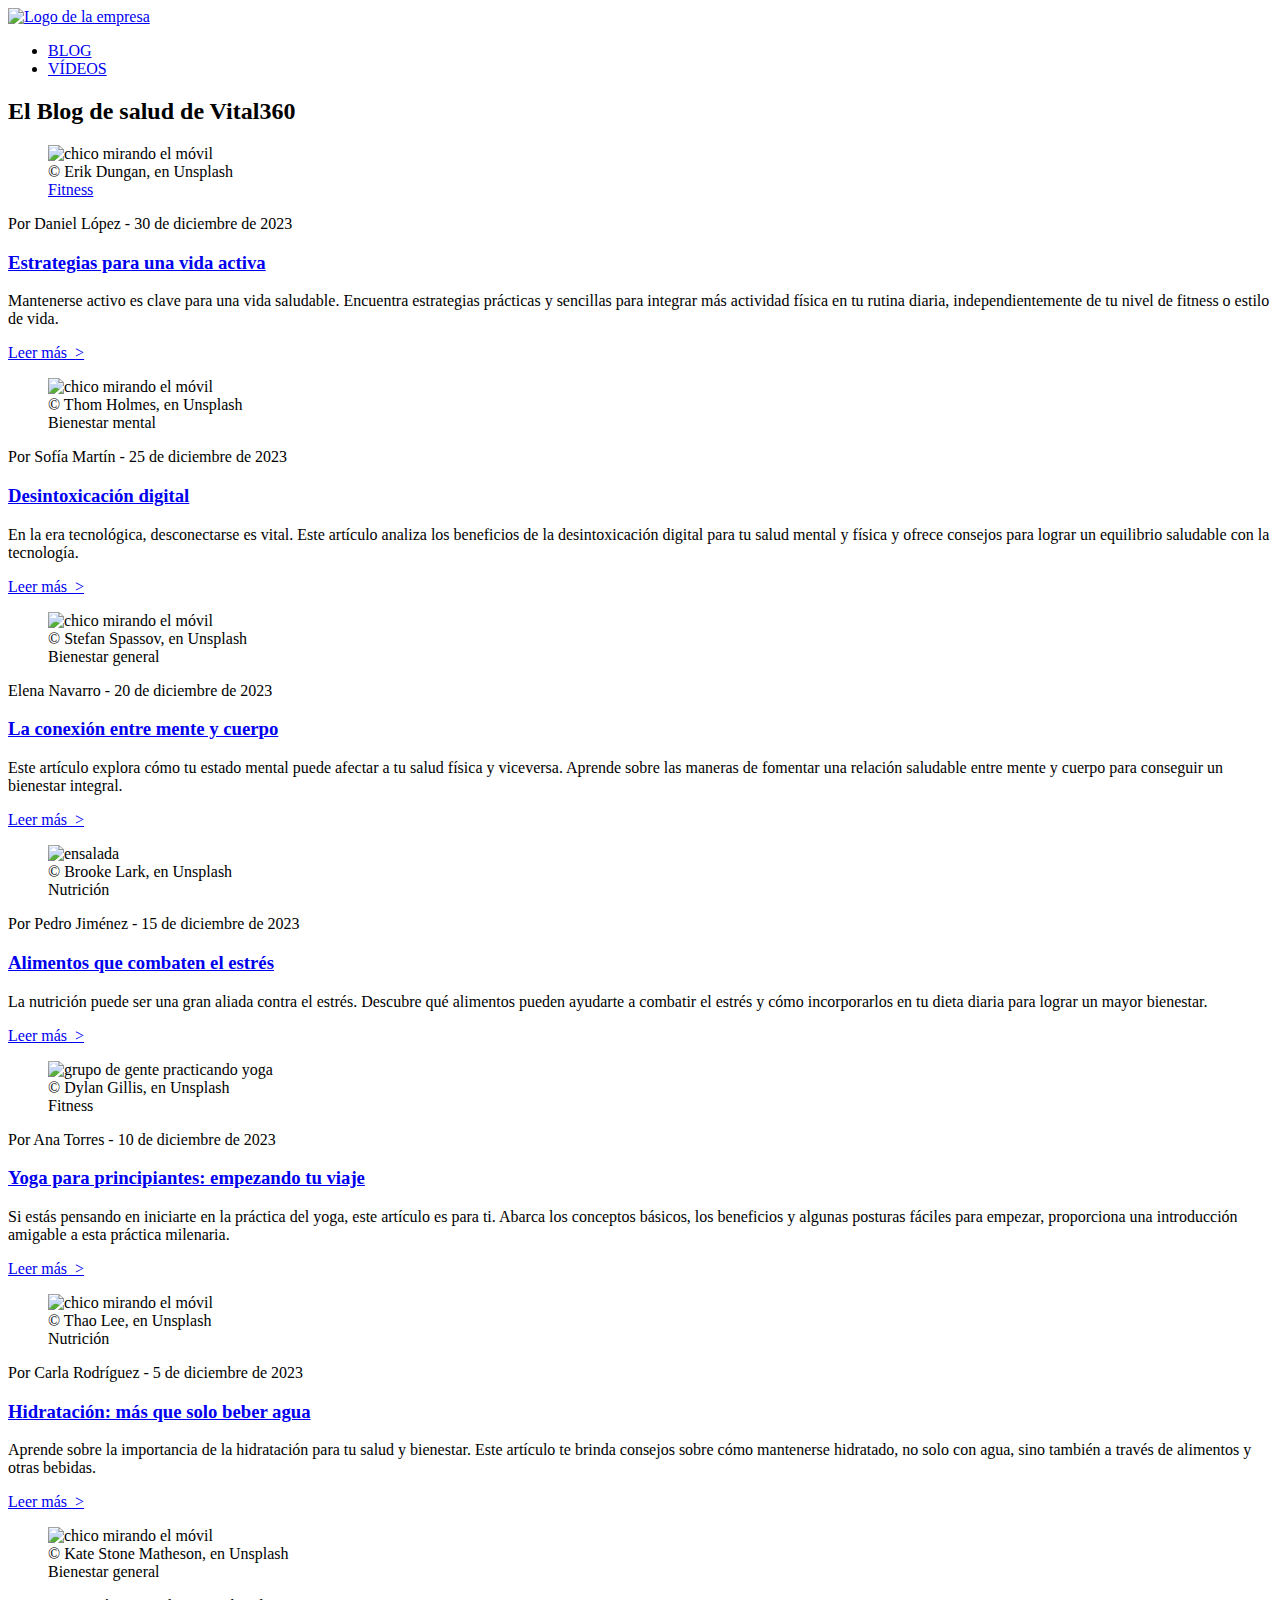
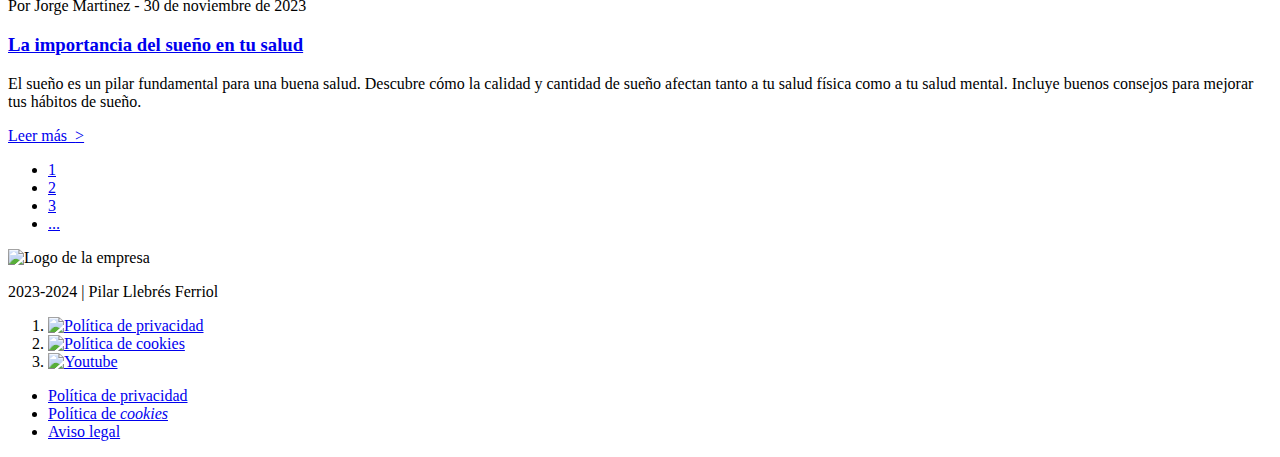
==== blog.html @ b5c789d5 "Add files via upload" ====
<!DOCTYPE html>
<html lang="es">
<head>
    <meta charset="UTF-8">
    <meta name="viewport" content="width=device-width,initial-scale=1" />
    <meta name="description" content="Sitio web que publica conciertos.">
    <link rel="icon" href="../img/favicon-32x32.png" type="image/x-icon">
    <title>El blog de salud de Vital360</title>
    <link rel="preconnect" href="https://fonts.googleapis.com">
    <link rel="preconnect" href="https://fonts.gstatic.com" crossorigin>
    <link href="https://fonts.googleapis.com/css2?family=Lato:wght@400;700;900&family=Noto+Serif:wght@600&display=swap" rel="stylesheet">
    <link rel="stylesheet" type="text/css" href="css/style.css">
    
</head>
<body>
    <header class="header">
        <div class="logo">
            <a href="index.html">
              <img src="assets/logoVital360.svg" alt="Logo de la empresa" class="logo-img">
            </a>
          </div>
        <nav>
          <ul>
            <li><a href="blog.html">BLOG</a></li>
            <li><a href="videos.html">VÍDEOS</a></li>
          </ul>
        </nav>
      </header>

  <main>
      <article class="blog-article">
        
        <h2>El Blog de salud de Vital360 </h2>
        <div class="blog">
          <div class="box1">
            <figure class="image-container">
              <img src="assets/estrategias-vida-activa.jpg" alt="chico mirando el móvil">
              <figcaption>
                <div class="first-caption">© Erik Dungan, en Unsplash</div>
                <div class="second-caption"><a href="#">Fitness</a></div>
              </figcaption>
            </figure>
              <div class="box-content">
            <p class="author">Por Daniel López - 30 de diciembre de 2023</p>
            <a  href="entrada.html"><h3>Estrategias para una vida activa</h3></a>
            <p>Mantenerse activo es clave para una vida saludable. Encuentra estrategias prácticas y sencillas para integrar más actividad física en tu rutina diaria, independientemente de tu nivel de fitness o estilo de vida.</p>
            <a class="more" href="entrada.html">Leer más &nbsp;<span>&gt;</span></a></div>
       
        </div>
        <div class="box2">
          <figure class="image-container">
            <img src="assets/desintoxicacion-digital.jpg" alt="chico mirando el móvil">
            <figcaption>
              <div class="first-caption">© Thom Holmes, en Unsplash</div>
              <div class="second-caption">Bienestar mental</div>
            </figcaption>
          </figure>
              
              <div class="box-content">
            <p class="author">Por Sofía Martín - 25 de diciembre de 2023</p>
            <a  href="#"><h3>Desintoxicación digital</h3></a>
            <p>En la era tecnológica, desconectarse es vital. Este artículo analiza los beneficios de la desintoxicación digital para tu salud mental y física y ofrece consejos para lograr un equilibrio saludable con la tecnología.</p>
            <a href="#">Leer más &nbsp;<span>&gt;</span></a></div>
       
        </div> 
        <div class="box3">
            <figure class="image-container">
                <img src="assets/conexion-mente-cuerpo.jpg" alt="chico mirando el móvil">
                <figcaption>
                <div class="first-caption">© Stefan Spassov, en Unsplash </div>
                <div class="second-caption">Bienestar general</div>
              </figcaption>
            </figure>
              
              <div class="box-content">
                <p class="author">Elena Navarro - 20 de diciembre de 2023</p>
            <a  href="#"><h3>La conexión entre mente y cuerpo</h3></a>
            <p>Este artículo explora cómo tu estado mental puede afectar a tu salud física y viceversa. Aprende sobre las maneras de fomentar una relación saludable entre mente y cuerpo para conseguir un bienestar integral.</p>
            <a href="#">Leer más &nbsp;<span>&gt;</span></a></div>
       
        </div>
 
        <div class="box4">
            <figure class="image-container">
                <img src="assets/alimentos-combaten-estres.jpg" alt="ensalada">
                <figcaption>
                  <div class="first-caption">© Brooke Lark, en Unsplash </div>
                  <div class="second-caption">Nutrición</div>
                </figcaption>
              </figure>

           <div class="box-content">
                <p class="author">Por Pedro Jiménez - 15 de diciembre de 2023</p>
            <a  href="#"><h3>Alimentos que combaten el estrés</h3></a>
            <p>La nutrición puede ser una gran aliada contra el estrés. Descubre qué alimentos pueden ayudarte a combatir el estrés y cómo incorporarlos en tu dieta diaria para lograr un mayor bienestar.</p>
            <a href="#">Leer más &nbsp;<span>&gt;</span></a></div>
       
        </div>
        <div class="box5">
          <figure class="image-container">
            <img src="assets/yoga-principiantes.jpg" alt="grupo de gente practicando yoga">
            <figcaption>
              <div class="first-caption">© Dylan Gillis, en Unsplash</div>
              <div class="second-caption">Fitness</div>
            </figcaption>
          </figure>
           
              <div class="box-content">
                <p class="author">Por Ana Torres - 10 de diciembre de 2023</p>
            <a  href="#"><h3>Yoga para principiantes: empezando tu viaje</h3></a>
            <p>Si estás pensando en iniciarte en la práctica del yoga, este artículo es para ti. Abarca los conceptos básicos, los beneficios y algunas posturas fáciles para empezar, proporciona una introducción amigable a esta práctica milenaria.</p>
            <a href="#">Leer más &nbsp;<span>&gt;</span></a></div>
       
        </div>
        <div class="box6">
            <figure class="image-container">
                <img src="assets/hidratacion.jpg" alt="chico mirando el móvil">
               
                <figcaption>
                  <div class="first-caption">© Thao Lee, en Unsplash</div>
                  <div class="second-caption">Nutrición</div>
                </figcaption>
              </figure>
               
               <div class="box-content">
                <p class="author">Por Carla Rodríguez - 5 de diciembre de 2023</p>
            <a  href="#"><h3>Hidratación: más que solo beber agua</h3></a>
            <p>Aprende sobre la importancia de la hidratación para tu salud y bienestar. Este artículo te brinda consejos sobre cómo mantenerse hidratado, no solo con agua, sino también a través de alimentos y otras bebidas.</p>
            <a href="#">Leer más &nbsp;<span>&gt;</span></a></div>
       
        </div>
        <div class="box7">
            <figure class="image-container">
                <img src="assets/importancia-sueno-salud.jpg" alt="chico mirando el móvil">
                
                <figcaption>
                  <div class="first-caption">© Kate Stone Matheson, en Unsplash</div>
                  <div class="second-caption">Bienestar general</div>
                </figcaption>
              </figure>
               
              
              <div class="box-content">
                <p class="author">Por Jorge Martínez - 30 de noviembre de 2023</p>
            <a  href="#"><h3>La importancia del sueño en tu salud</h3></a>
            <p>El sueño es un pilar fundamental para una buena salud. Descubre cómo la calidad y cantidad de sueño afectan tanto a tu salud física como a tu salud mental. Incluye buenos consejos para mejorar tus hábitos de sueño.</p>
            <a href="#">Leer más &nbsp;<span>&gt;</span></a></div>
       
        </div></div>
    <div class="blog-nav">
        <ul>
          <li><a href="#page1">1</a></li>
          <li><a href="#page2">2</a></li>
          <li><a href="#page3">3</a></li>
          <li><a href="#page3">...</a></li>
          <!-- Agrega más elementos según sea necesario -->
        </ul>
      </div>
      </article>
  
    </main>
    <footer>
      <div class="logo-footer"><img src="assets/logoVital360-n.svg" alt="Logo de la empresa"><p>2023-2024 | Pilar Llebrés Ferriol</p></div>
     <div>
      <ol class="rrss">
        <li><a href="#"><img src="assets/twitter.svg" alt="Política de privacidad"></a></li>
        <li><a href="#"><img src="assets/instagram.svg" alt="Política de cookies"></a></li>
        <li><a href="#"><img src="assets/youtube.svg" alt="Youtube"></a></li>
      </ol>
  
  
      <ul class="footer">
          <li><a href="#">Política de privacidad</a></li>
          <li><a href="#">Política de <em>cookies</em></a></li>
          <li><a href="#">Aviso legal</a></li>
      </ul>
    </div>
  </footer>
  </body>
    </html>
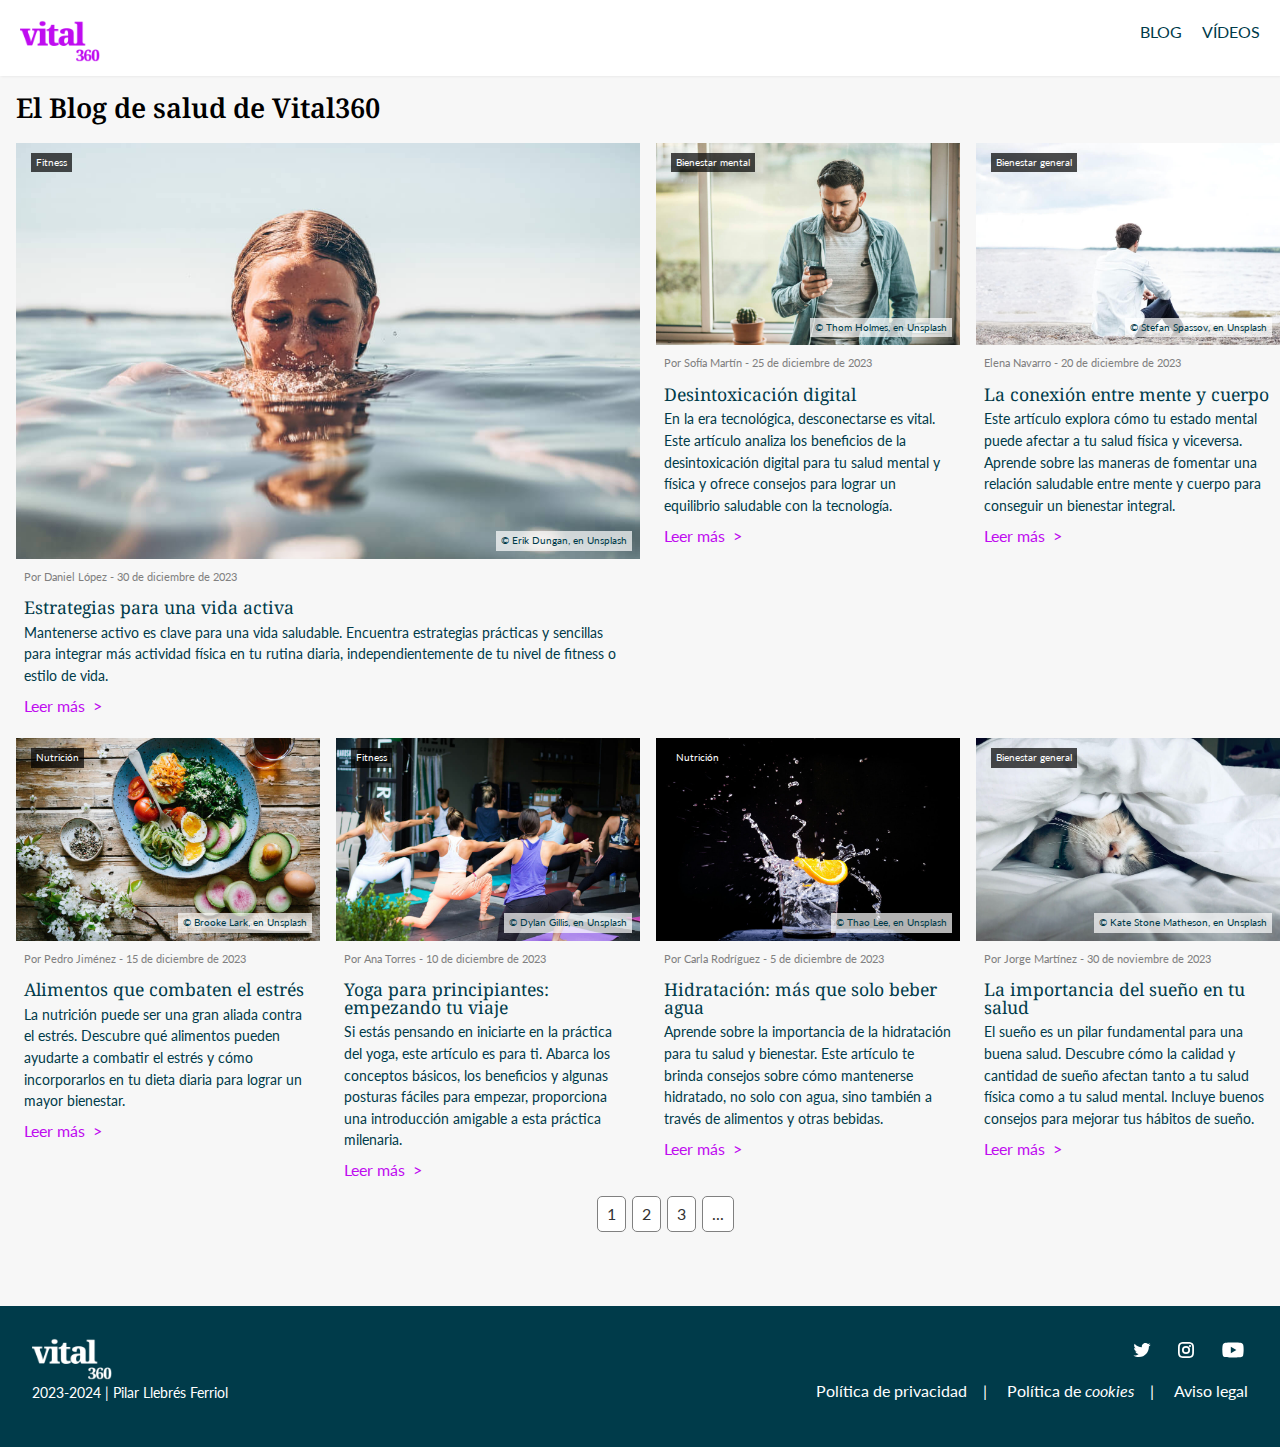
==== commit 6e4a0b5a: "Add files via upload" ====
--- a/blog.html
+++ b/blog.html
@@ -170,9 +170,9 @@
   
   
       <ul class="footer">
-          <li><a href="#">Política de privacidad</a></li>
-          <li><a href="#">Política de <em>cookies</em></a></li>
-          <li><a href="#">Aviso legal</a></li>
+        <li><a href="#">Política de privacidad &nbsp;&nbsp;</a> | </li>
+        <li><a href="#">Política de <em>cookies  &nbsp;&nbsp; </em></a> | </li>
+        <li><a href="#">Aviso legal</a></li>
       </ul>
     </div>
   </footer>
--- a/css/style.css
+++ b/css/style.css
@@ -0,0 +1,825 @@
+/* variables de color */
+:root {
+    --text-grey-color: rgb(158, 157, 171);
+    --text-color: rgb(0, 59, 74);
+    --footer-bg-color: rgb(0, 59, 74);
+    --contrast-color: rgb(191, 12, 240);
+    --light-contrast-color: rgb(229, 225, 254);
+    --body-bg-color: rgb(247, 247, 247);
+    --link-color: rgb(0, 59, 74);
+    --hover-link-color: rgb(191, 12, 240);
+    --footer-link: rgb(255, 255, 255);
+    --footer-hover-link: rgb(229, 225, 254);
+}
+
+em {
+  font-style: italic;
+}
+
+* { margin: 0; padding: 0; } 
+
+/* http://meyerweb.com/eric/tools/css/reset/ 
+   v2.0 | 20110126
+   License: none (public domain)
+*/
+
+
+html, body, div, span, applet, object, iframe,
+h1, h2, h3, h4, h5, h6, p, blockquote, pre,
+a, abbr, acronym, address, big, cite, code,
+del, dfn, img, ins, kbd, q, s, samp,
+small, strike, strong, sub, sup, tt, var,
+b, u, i, center,
+dl, dt, dd, ol, ul, li,
+fieldset, form, label, legend,
+table, caption, tbody, tfoot, thead, tr, th, td,
+article, aside, canvas, details, embed, 
+figure, figcaption, footer, header, hgroup, 
+menu, nav, output, ruby, section, summary,
+time, mark, audio, video {
+	border: 0;
+	font-size: 100%;
+	font: inherit;
+	vertical-align: baseline;
+}
+/* HTML5 display-role reset for older browsers */
+article, aside, details, figcaption, figure, 
+footer, header, hgroup, menu, nav, section {
+	display: block;
+}
+body {
+    font-family: 'lato', sans-serif;
+	line-height: 1;
+}
+
+h1 {
+    font-family: 'Lato', sans-serif;
+    /* Otros estilos para los encabezados */
+}
+h3 {
+    font-family: 'Noto Serif', serif;
+    font-size: 1.1em;
+    margin-bottom: 0.3rem;
+    margin-top: 0.3rem;
+  }
+ol, ul {
+	list-style: none;
+}
+blockquote, q {
+	quotes: none;
+}
+blockquote:before, blockquote:after,
+q:before, q:after {
+	content: '';
+	content: none;
+}
+table {
+	border-collapse: collapse;
+	border-spacing: 0;
+  width: 100%;
+}
+table.newsletter-table {
+    width: 100%;
+}
+input#nombre, input#email {
+    width: 100%;
+    border: var(--light-contrast-color) !important;
+    border-radius: 5px 5px;
+    border-width: 1px;
+    height: 3em;
+    box-shadow: none;
+    padding-left: 0.7em;
+    margin-bottom: 0.7em;
+    margin-top: 0.7em;
+    border-style: solid;
+    color: var(--light-contrast-color);
+
+}
+input[type="submit"], button {
+    width: auto;
+    margin-top: 1em;
+    padding: 0.5em;
+    color: #fff;
+    background-color: var(--text-color);
+    border: none;
+    border-radius: 5px;
+    font-size: 0.8em;
+}
+
+input[type="submit"]:hover, button:hover {
+    background-color: rgb(191, 12, 240); 
+}
+
+* { margin: 0; padding: 0; }
+
+body {
+    background-color: rgb(247, 247, 247);
+  }
+
+  p {
+    color: rgb(0, 59, 74);
+    line-height: 1.5em;
+    padding-bottom: 0.8em;
+    font-size: 0.9em;
+}
+
+p.pdatos {
+  font-size: 0.6em;
+}
+
+/* Estilos para el encabezado */
+
+  .header {
+    display: grid;
+    grid-template-columns: auto auto;
+    align-items: center;
+    box-shadow: 1px 0px 3px rgba(0, 0, 0, 0.1);
+    background-color: #fff; 
+    position: relative; /* Asegúrate de que la posición sea relativa o absoluta */
+    padding-bottom: 0.8rem;
+  
+  }
+
+  
+  .logo .logo-img {
+    width: 5rem;
+    height: auto;
+    padding-left: 20px;
+    padding-top: 20px;
+  }
+
+  nav {
+   padding-right: 20px;
+  }
+  
+
+  ul {
+    list-style: none;
+    padding: 0;
+    margin: 0;
+    display: flex;
+    justify-content: flex-end; /* Alinea los elementos de la lista a la derecha */
+  }
+  
+  li {
+    margin-left: 20px; /* Espacio entre elementos de la lista */
+  }
+  
+  
+  a {
+    text-decoration: none;
+    color: rgb(0,59,74); 
+    /* Otros estilos para los enlaces */
+  }
+
+  strong, b {
+    font-weight: bold !important;
+  }
+
+/* Estilos para hero*/
+  .hero {
+    background-image: url(../assets/hero-image-home.jpg);
+    height: 25rem;
+    background-position: center center;
+    background-repeat: no-repeat;
+    background-size: cover;
+    display: flex;
+    justify-content: left; /* Centrar horizontalmente */
+    align-items: center; /* Centrar verticalmente */
+    /* Otras propiedades de estilo para el hero */
+
+}
+.hero-text {
+    padding-left: 16%;
+    width: 37rem;
+}
+h1 {
+    font-size: 3.2em;
+    font-weight: 900;
+    line-height: 1.2em;
+}
+
+h2 {
+    font-family: 'noto serif', serif;
+    font-size: 1.7em;
+    font-weight: 600;
+    line-height: 1.2em;
+    padding-bottom: 1rem;
+    margin: 1rem 0 0.1rem 1rem;
+      margin-top: 1rem;
+      margin-right: 0px;
+      margin-bottom: 0.1rem;
+      margin-left: 0rem;
+  }
+
+.row1 {
+    height: auto;
+    display: grid;
+    grid-template-columns: repeat(2, 1fr);
+    gap: 2vw; /* Espacio relativo al ancho de la ventana */
+    padding: 4rem 16vw; /* Relleno vertical + horizontal relativo al ancho de la ventana */
+}
+
+
+
+.row2, .row4 {
+  height: 20rem;
+  display: flex;
+  flex-direction: row; /* Por defecto, flex-direction es row en flexbox */
+  gap: 5vw; /* En flexbox no hay gap, se puede manejar con márgenes o paddings */
+  padding: 2rem 16vw;
+}
+.row3, .row5 {
+  height: 20rem;
+  display: flex;
+  flex-direction: row; /* Por defecto, flex-direction es row en flexbox */
+  gap: 5vw; /* En flexbox no hay gap, se puede manejar con márgenes o paddings */
+  padding: 2rem 16vw;
+}
+
+.container  {
+    background-color:  var(--light-contrast-color);
+}
+
+
+.texto {
+    padding-top: 6rem;
+}
+ .imagen {
+ width: 250px; /* Ancho del contenedor */
+ height: 350px; /* Alto del contenedor */
+ overflow: hidden; /* Para ocultar partes de la imagen si se sale del contenedor */
+ position: relative; /* Permite posicionar la imagen dentro del contenedor */
+ padding-left: 18%;
+}
+
+article {
+    display: flex;
+    flex-direction: column;
+    background-color: var(--body-bg-color);
+
+  }
+
+  
+  
+.imagen-rotada{
+    position: relative;
+    width: auto; /* Ajusta la imagen al ancho del contenedor */
+    height: auto; /* Altura automática */
+    transform-origin: top left; /* Establece el origen de la rotación en la esquina inferior derecha */
+    transform: rotate(-2deg); /* Rota la imagen  */
+  }
+  .imagen-rotada img {
+    width: 16rem; /* Ajusta la imagen al ancho del contenedor */
+  }
+  figcaption {
+    font-size: 0.6em;
+    text-align: right;
+}
+figcaption a {
+    color: rgb(255, 255, 255);
+  }
+
+  .second-caption:hover {
+    background-color: rgb(191, 12, 240);
+  }
+  footer {
+    color: #fff;
+    background-color: rgb(0, 59, 74);
+    padding: 2rem;
+  }
+  .logo-footer p {
+    color: #fff;
+}
+  legend {
+    padding-top: 1.2rem;
+    font-size: 0.8em;
+  }
+  .footer a {
+    color: #fff;
+  }
+  .footer a:hover {
+    color: rgb(229, 225, 254);
+  }
+  footer {
+    display: grid;
+    grid-template-columns: 1fr 1fr;
+  }
+
+  .rrss {
+    list-style: none;
+    display: flex;
+    justify-content: flex-end;
+    padding-bottom: 19px;
+  }
+
+  .logo-footer img {
+    width: 5rem;
+  }
+  
+/* blog */ 
+
+.breadcrumb a {
+  text-decoration: none;
+  color: rgb(0, 59, 74);
+}
+.breadcrumb a:hover {
+  color: rgb(191, 12, 240);
+}
+.blog-article {
+    margin-left: 1rem;
+  }
+.image-container {
+    position: relative;
+  
+
+  }
+  
+  .first-caption {
+    position: absolute;
+    bottom: 10px;
+    right: 0;
+    width: auto;
+    text-align: right !important;
+    background-color: rgba(255, 255, 255, 0.7);
+    color: var(--text-color);
+    padding: 5px;
+    margin-right: 0.5rem;
+  }
+
+
+  .second-caption {
+    position: absolute;
+    top: 10px;
+    left: 15px;
+    width: auto;
+    text-align: center;
+    background-color: rgba(0, 0, 0, 0.7);
+    padding: 5px;
+    color: #fff;
+  }
+  .box-content {
+    margin: 0.5rem;
+  }
+.author {
+    font-size: 0.7rem;
+    color: gray;
+  }
+  .box img {
+    width: 100%;
+  }
+  .box {
+    background-color: #ffffff;
+    margin-right: 1rem;
+    margin-bottom: 1rem;
+  }
+ 
+  .box-content a:hover{
+    color: var(--hover-link-color);
+  }
+  a:nth-child(4) {
+    color: var(--hover-link-color);
+  }
+
+  a:nth-child(4):hover {
+    color: var(--text-color);
+  }
+
+
+  .blog {
+    display: grid;
+    grid-template-columns: repeat(4, 1fr);
+    grid-auto-rows: auto;
+    gap: 1rem;
+  }
+
+  figure.image-container img {
+    width: 100%;
+}
+  
+ .box1 {
+    grid-column-start: 1;
+    grid-column-end: 3;
+    grid-row-start: 1;
+    grid-row-end: 1;
+}
+  
+  .box2 {
+    grid-column-start: 3;
+    grid-column-end: 3;
+    grid-row-start: 1;
+    grid-row-end: 1;
+   
+  }
+
+  .box3 {
+    grid-column-start: 4;
+    grid-column-end: 4;
+    grid-row-start: 1;
+    grid-row-end: 1;
+  }
+  
+  
+  .blog-2 {
+    display: grid;
+    grid-template-columns: 1fr 1fr 1fr 1fr;
+    gap: 0.3rem;
+  }
+ 
+/** blog nav **/
+  .blog-nav {
+    padding: 10px;
+  }
+
+  .blog-nav li {
+    margin-right: -14px;
+    background-color: #fff;
+    color: #333;
+    padding: 9px 0px;
+    border-radius: 5px;
+    border: 1px solid gray;
+  }
+  
+  .blog-nav ul {
+    list-style: none;
+    padding-bottom: 4rem;
+    margin: 0;
+    display: flex;
+    justify-content: center;
+  }
+  
+.blog-nav li {
+  margin-right: -14px;
+  background-color: #fff;
+  color: #333;
+  padding: 9px 0px;
+  border-radius: 5px;
+  border: 1px solid gray;
+}
+  
+  .blog-nav a {
+    text-decoration: none;
+    color: #333;
+    padding: 7px 9px;
+    border-radius: 5px;
+
+  }
+  
+  .blog-nav a:hover {
+    background-color: var(--hover-link-color);
+    padding: 7px 9px;
+  border-radius: 5px;
+  color: #fff;
+  }
+
+
+.videoteca{
+  display: grid;
+  grid-template-columns: 1fr 1fr 1fr;
+  gap: 0.3rem;
+}
+
+iframe {
+    width: 100%;
+  }
+
+
+
+  .breadcrumb {
+    font-size: 14px;
+    margin-bottom: 10px;
+}
+
+.breadcrumb a {
+    text-decoration: none;
+    color: #333;
+}
+
+.breadcrumb a:hover {
+    text-decoration: underline;
+    color: #555;
+}
+
+.breadcrumb span {
+    color: #999;
+}
+.entrada {
+    padding: 1rem 16vw;
+}
+
+.colum2 {
+  display: grid;
+  grid-template-columns: 3fr 1fr;
+  gap: 3rem;
+  padding: 0rem 16vw;
+}
+
+.copy {
+  background-color: #fff;
+  padding: 1rem;
+}
+
+.copy img {
+  width: 100%;
+  padding-bottom: 6rem;
+  background-color: var(--light-contrast-color);
+}
+
+.copy .image-container figcaption.first-caption {
+  background-color: transparent;
+
+}
+
+.image-container h2 {
+ text-align:left;
+ font-size: 2em;
+}
+.copy figcaption.caption {
+  background-color: transparent;
+  position: relative;
+  text-align: left;
+  left: 16px;
+  top: -102px;
+}
+
+.articulos .box {
+  width: 100%;
+}
+
+figcaption.caption p {
+  font-size: 0.8rem;
+  color: gray;
+}
+.copy figure.image-container {
+  height: auto;
+}
+.copy p a {
+  text-decoration: none;
+  color: var(--hover-link-color);
+}
+
+
+
+.copy p a:hover {
+  color: var(--hover-link-color);
+  text-decoration: underline !important;
+  text-decoration-style: dotted !important;
+}
+
+.copy ol {
+  list-style: auto;
+}
+
+.copy ul {
+  list-style: disc;
+  display: inline;
+}
+
+.box-content a:hover {
+  color: var(--hover-link-color);
+  text-decoration: none;
+}
+
+/* Cuando tengamos como mínimo 768px en el viewport, interesará que los elementos con estas clases se muestre el uno al lado del otro y adapten su anchura*/
+@media screen and (min-width: 600px) and (max-width: 1024px) {
+    .hero-text {
+        padding-left: 3rem;
+        width: 17rem;
+    }
+    h1 {
+        font-size: 2em;
+        font-weight: 900;
+        line-height: 1.2em;
+    }
+
+
+    .footer ul{
+    padding-top: 91px;
+}
+.colum2 {
+  display: grid;
+  grid-template-columns: 1fr;
+  gap: 3rem;
+}
+.videoteca{
+  display: grid;
+  grid-template-columns: 1fr 1fr;
+  gap: 0.3rem;
+}
+
+
+.blog {
+  grid-template-columns: repeat(2, 1fr);
+  grid-auto-rows: auto;
+}
+
+
+.box1 {
+  grid-column-start: 1;
+  grid-column-end: 1;
+  grid-row-start: 1;
+  grid-row-end: 1;
+}
+
+.box2 {
+  grid-column-start: 2;
+  grid-column-end: 2;
+  grid-row-start: 1;
+  grid-row-end: 1;
+ 
+}
+
+.box3 {
+  grid-column-start: 1;
+  grid-column-end: 1;
+  grid-row-start: 2;
+  grid-row-end: 2;
+}
+
+.boxes {
+  display: grid;
+  grid-template-columns: repeat(3, 1fr);
+
+}
+
+}
+/* móvil **/
+
+@media screen and (max-width: 480px) {
+
+    article {
+        flex-direction: column; /* Cambia a disposición horizontal en pantallas más grandes */
+        flex-wrap: wrap; /* Permite que los elementos se envuelvan si no caben en una fila */
+        width: auto; 
+      }
+
+
+      .hero {
+        flex-direction: column; 
+        min-height: 21rem;
+      }  
+
+      .hero-text {
+        width: 100%;
+        padding: 0;
+      }  
+
+      .row1 {
+      width: 100%;
+      height: auto;
+      display: flex;
+      flex-direction: column;
+      gap: 1vw;
+      padding: 0;
+      }
+
+      .row2, .row4, .row3, .row5 {
+        display: flex;
+        flex-direction: column-reverse;
+        gap: 4vw;
+        padding: 0;
+        margin: 0rem 0.5rem 0rem 0.5rem;
+        min-height: 53rem;
+
+      }
+
+
+        .texto {
+          order: 1; /* Cambia el orden del texto */
+        }
+      
+        .imagen-rotada {
+          order: 2; /* Cambia el orden de la imagen */
+        }
+      
+   
+    .imagen-rotada {
+        transform: rotate(-0deg); 
+    }
+
+    .imagen-rotada img {
+      width: 100%;
+      min-height: 21rem;
+  }
+
+      .texto {
+        padding-top: 0rem;
+    } 
+    h2 {
+        font-size: 1.5em;
+    }
+
+      /* Cambia el orden de aparición de los elementos */
+      .texto {
+        grid-area: texto;
+      }
+    
+      .imagen-rotada {
+        grid-area: imagen;
+      }
+    
+
+      
+      footer {
+        display: flex;
+        flex-direction: column;
+      }
+      .logo-footer {
+        text-align: center;
+        padding-bottom: 1em;
+      }
+
+      .footer li {
+        margin-bottom: 0.8rem;
+      } 
+
+      .footer {
+        display: flex;
+        flex-direction: column;
+        text-align: center;
+      }
+      .rrss li a:hover {
+        opacity: 0.7;
+      }
+    
+      .blog {
+        grid-template-columns: repeat(1, 1fr);
+        grid-auto-rows: auto;
+      }
+      
+      
+      .box1 {
+        grid-column-start: 1;
+        grid-column-end: 1;
+        grid-row-start: 1;
+        grid-row-end: 1;
+      }
+      
+      .box2 {
+        grid-column-start: 1;
+        grid-column-end: 1;
+        grid-row-start: 2;
+        grid-row-end: 2;
+       
+      }
+      
+      .box3 {
+        grid-column-start: 1;
+        grid-column-end: 1;
+        grid-row-start: 3;
+        grid-row-end: 3;
+      }
+      
+      .blog-2 {
+    
+        grid-template-columns: 1fr;
+ 
+      }
+
+      .blog-nav ul {
+        margin-left: 6rem;
+    }
+
+    .blog-article {
+      margin: 0.5rem;
+    }
+
+    .videoteca{
+        display: grid;
+        grid-template-columns: 1fr;
+        gap: 0.3rem;
+      }
+      .colum2 {
+        display: grid;
+        grid-template-columns: 1fr;
+        gap: 3rem;
+        padding: 0;
+      }  
+
+      .copy {
+        padding: 1rem;
+    }
+    .entrada {
+      padding: 4rem 2vw;
+  }
+  
+
+  .rrss {
+    justify-content: center;
+  }
+
+
+  .boxes {
+    display: grid;
+    grid-template-columns: repeat(1, 1fr);
+    gap: 6px;
+    padding: 1rem;
+  }
+
+
+
+    h1, .col1, .col2  {
+      padding: 16px;
+    }
+
+  }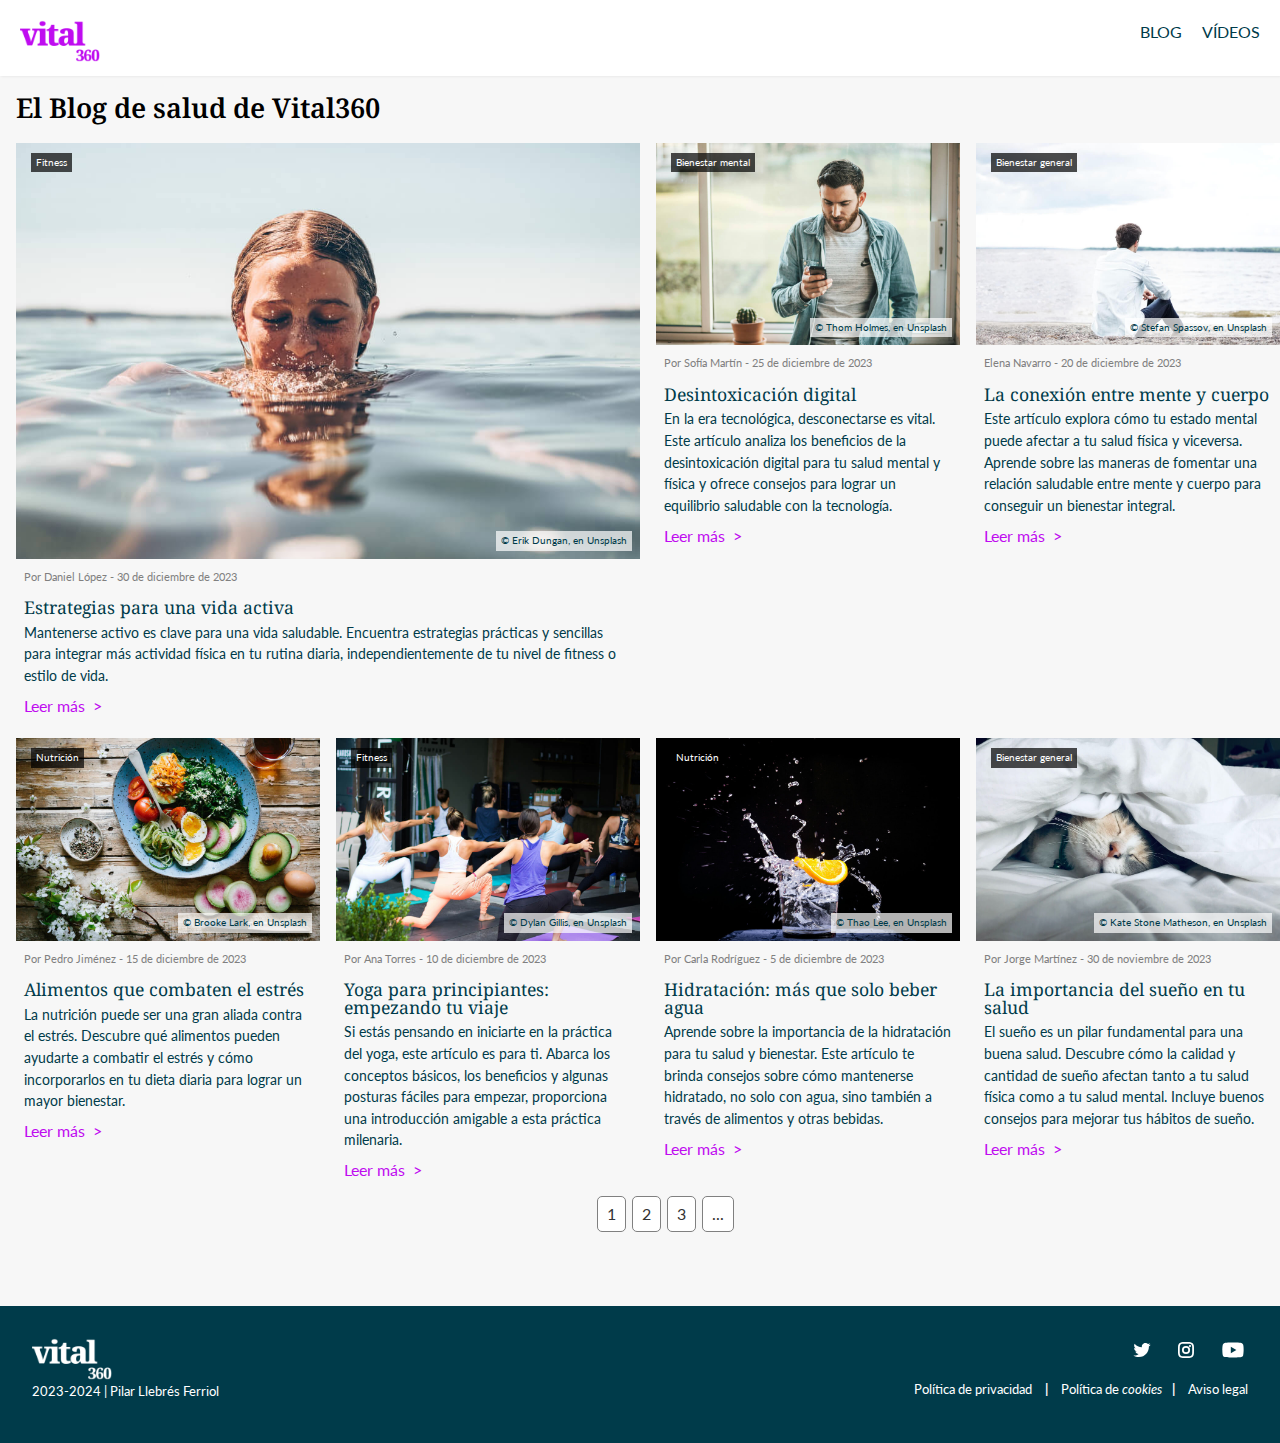
==== commit 7c61b844: "Add files via upload" ====
--- a/blog.html
+++ b/blog.html
@@ -162,16 +162,16 @@
     <footer>
       <div class="logo-footer"><img src="assets/logoVital360-n.svg" alt="Logo de la empresa"><p>2023-2024 | Pilar Llebrés Ferriol</p></div>
      <div>
-      <ol class="rrss">
+      <ul class="rrss">
         <li><a href="#"><img src="assets/twitter.svg" alt="Política de privacidad"></a></li>
         <li><a href="#"><img src="assets/instagram.svg" alt="Política de cookies"></a></li>
         <li><a href="#"><img src="assets/youtube.svg" alt="Youtube"></a></li>
-      </ol>
-  
-  
+      </ul>
+    
+    
       <ul class="footer">
-        <li><a href="#">Política de privacidad &nbsp;&nbsp;</a> | </li>
-        <li><a href="#">Política de <em>cookies  &nbsp;&nbsp; </em></a> | </li>
+        <li><a href="#">Política de privacidad <b>|</b></a> </li>
+        <li><a href="#">Política de <em>cookies</em><b>|</b></a> </li>
         <li><a href="#">Aviso legal</a></li>
       </ul>
     </div>
--- a/css/style.css
+++ b/css/style.css
@@ -222,15 +222,8 @@
 
 
 
-.row2, .row4 {
-  height: 20rem;
-  display: flex;
-  flex-direction: row; /* Por defecto, flex-direction es row en flexbox */
-  gap: 5vw; /* En flexbox no hay gap, se puede manejar con márgenes o paddings */
-  padding: 2rem 16vw;
-}
-.row3, .row5 {
-  height: 20rem;
+.row2, .row4, .row3, .row5{
+  min-height: 15rem;
   display: flex;
   flex-direction: row; /* Por defecto, flex-direction es row en flexbox */
   gap: 5vw; /* En flexbox no hay gap, se puede manejar con márgenes o paddings */
@@ -291,6 +284,20 @@
   .logo-footer p {
     color: #fff;
 }
+.footer li, .logo-footer p {
+  font-size: 0.8em;
+
+}
+
+.footer li {
+
+  margin-left: 0.8rem;
+}
+
+footer b {
+  margin-left: 10px;
+}
+
   legend {
     padding-top: 1.2rem;
     font-size: 0.8em;
@@ -448,15 +455,6 @@
     justify-content: center;
   }
   
-.blog-nav li {
-  margin-right: -14px;
-  background-color: #fff;
-  color: #333;
-  padding: 9px 0px;
-  border-radius: 5px;
-  border: 1px solid gray;
-}
-  
   .blog-nav a {
     text-decoration: none;
     color: #333;
@@ -581,7 +579,7 @@
 }
 
 /* Cuando tengamos como mínimo 768px en el viewport, interesará que los elementos con estas clases se muestre el uno al lado del otro y adapten su anchura*/
-@media screen and (min-width: 600px) and (max-width: 1024px) {
+@media screen and (min-width: 481px) and (max-width: 1024px) {
     .hero-text {
         padding-left: 3rem;
         width: 17rem;
@@ -594,8 +592,34 @@
 
 
     .footer ul{
-    padding-top: 91px;
-}
+      padding-top: 91px;
+    }
+    
+    .footer li {
+    margin-left: 0.8rem;
+    width: 100%;
+    }
+    footer {
+      display: flex;
+      flex-direction: column;
+    }
+    .logo-footer {
+      text-align: center;
+      padding-bottom: 1em;
+    }
+    .rrss {
+      justify-content: center;
+    }
+    
+
+.row1 {
+  padding: 2rem 3vw;
+}
+
+.row3, .row2, .row4 .row5,{
+  padding: 2rem 2vw;
+}
+
 .colum2 {
   display: grid;
   grid-template-columns: 1fr;
@@ -679,10 +703,12 @@
         gap: 4vw;
         padding: 0;
         margin: 0rem 0.5rem 0rem 0.5rem;
-        min-height: 53rem;
-
-      }
-
+        min-height: 50rem;
+
+      }
+      .container {
+        padding-bottom: 2rem;
+      }
 
         .texto {
           order: 1; /* Cambia el orden del texto */
@@ -800,9 +826,11 @@
         padding: 1rem;
     }
     .entrada {
-      padding: 4rem 2vw;
-  }
-  
+      padding: 0rem 2vw;
+  }
+  .copy figure.image-container {
+    max-height: 24rem;
+  }
 
   .rrss {
     justify-content: center;
